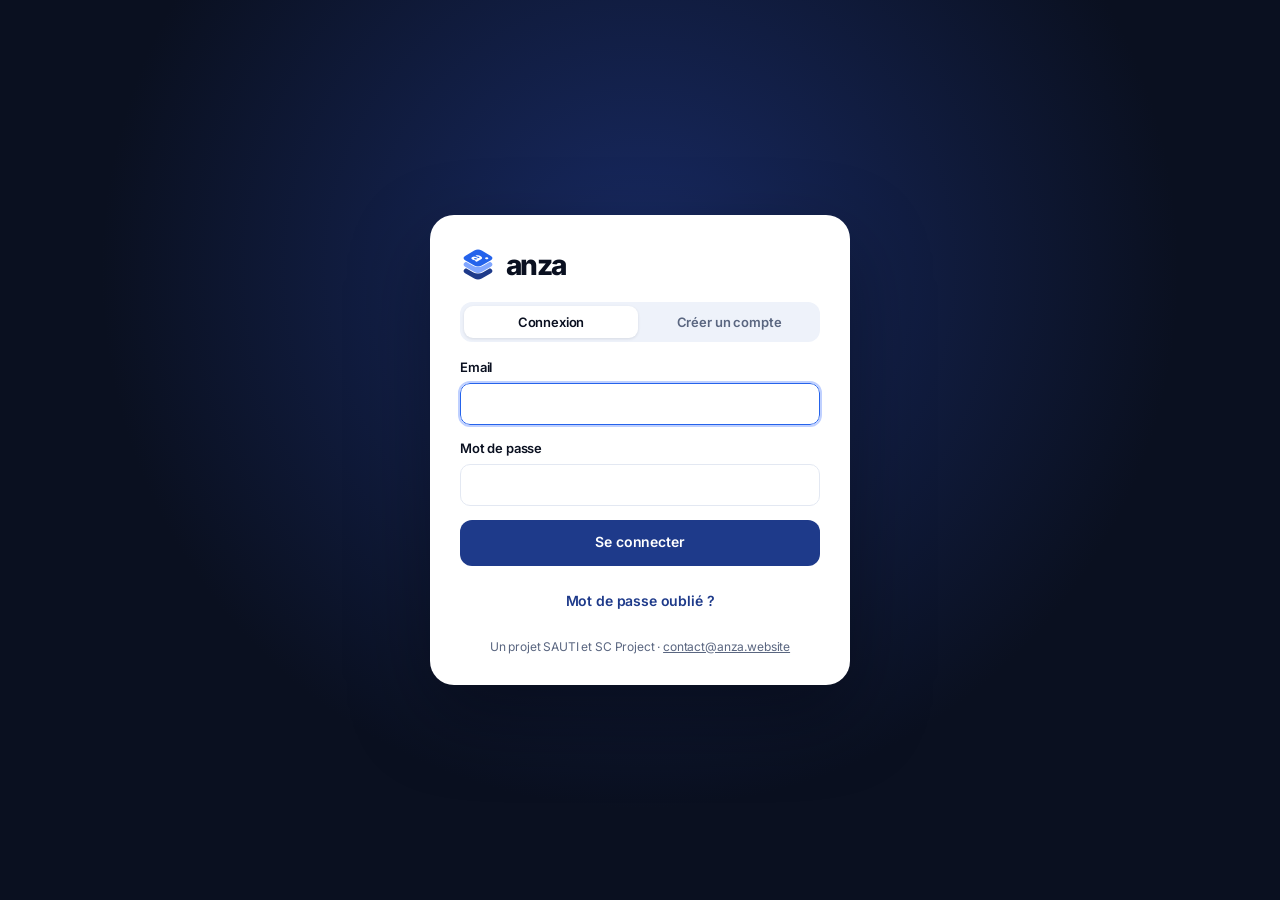
==== index.html @ cd4cec8e "Anza app" ====
<!doctype html>
<html lang="fr">
<head>
<meta charset="utf-8">
<meta name="viewport" content="width=device-width,initial-scale=1,viewport-fit=cover">
<title>Anza</title>
<meta name="description" content="Votre espace Anza : CRM, contenus, devis, relances et Nia, votre brand manager.">
<meta name="theme-color" content="#0A1020">
<meta name="apple-mobile-web-app-capable" content="yes">
<meta name="apple-mobile-web-app-status-bar-style" content="black-translucent">
<meta name="apple-mobile-web-app-title" content="Anza">
<link rel="manifest" href="manifest.webmanifest">
<link rel="icon" href="favicon.ico" sizes="any">
<link rel="icon" href="favicon.png" type="image/png">
<link rel="apple-touch-icon" href="apple-touch-icon.png">
<link rel="stylesheet" href="app.css">
</head>
<body class="auth-on">
<div id="auth" class="auth"><div class="auth-card"><p class="mute">Chargement</p></div></div>
<div class="app">
  <aside class="side" id="side" aria-label="Navigation"></aside>
  <div class="main">
    <header class="top">
      <button class="burger" data-a="burger" aria-label="Menu"><svg viewBox="0 0 24 24" width="20" height="20" fill="none" stroke="currentColor" stroke-width="2" stroke-linecap="round"><path d="M4 7h16M4 12h16M4 17h16"/></svg></button>
      <div class="search"><svg viewBox="0 0 24 24"><circle cx="11" cy="11" r="7"/><path d="M20 20l-3.5-3.5"/></svg><input id="q" type="search" placeholder="Rechercher un client, un devis" data-i="search" autocomplete="off" aria-label="Rechercher"><div class="results" id="results"></div></div>
      <div class="top-r"><span class="sync" id="sync" aria-live="polite"></span><span class="tag" id="planTag"></span><a class="me" id="me" href="#/reglages"></a></div>
    </header>
    <main class="view" id="view"></main>
  </div>
</div>
<div class="overlay" data-a="overlay"></div>
<div class="toast" id="toast" role="status" aria-live="polite"></div>
<noscript>Anza a besoin de JavaScript pour fonctionner.</noscript>
<script src="config.js"></script>
<script src="supabase.js"></script>
<script src="logo.js"></script>
<script src="data.js"></script>
<script src="content.js"></script>
<script src="nia-rules.js"></script>
<script src="core.js"></script>
<script src="store.js"></script>
<script src="ai.js"></script>
<script src="views.js"></script>
</body>
</html>
---- app.css ----
@font-face{font-family:Inter;font-weight:400;font-display:swap;src:url(inter-400.woff2) format("woff2")}
@font-face{font-family:Inter;font-weight:500;font-display:swap;src:url(inter-500.woff2) format("woff2")}
@font-face{font-family:Inter;font-weight:600;font-display:swap;src:url(inter-600.woff2) format("woff2")}
@font-face{font-family:Inter;font-weight:700;font-display:swap;src:url(inter-700.woff2) format("woff2")}
@font-face{font-family:Inter;font-weight:800;font-display:swap;src:url(inter-800.woff2) format("woff2")}
:root{--night:#0A1020;--navy:#1E3A8A;--blue:#2563EB;--sky:#82A7FF;--paper:#F6F8FC;--line:#E3E8F2;--mute:#5A6680;--soft:#EEF2FA;--ok:#0E8A5F;--okbg:#E2F5EC;--warn:#B45309;--warnbg:#FDF1DD;--bad:#B42318;--badbg:#FDE8E6;--r:16px;--side:248px}
*{box-sizing:border-box}
html,body{margin:0;height:100%}
body{font-family:Inter,system-ui,sans-serif;background:var(--paper);color:var(--night);font-size:15px;line-height:1.45;letter-spacing:-.01em;-webkit-font-smoothing:antialiased}
button,input,select,textarea{font:inherit;color:inherit;letter-spacing:inherit}
button{cursor:pointer;background:none;border:0;padding:0}
a{color:inherit}
h1,h2,h3,h4,p{margin:0}
ul{margin:0;padding:0;list-style:none}
.app{display:grid;grid-template-columns:var(--side) 1fr;min-height:100vh}
.side{position:sticky;top:0;height:100vh;background:var(--night);color:#C9D3E8;display:flex;flex-direction:column;padding:18px 14px;overflow-y:auto;scrollbar-width:none}
.logo{display:flex;align-items:center;gap:10px;padding:4px 8px 18px;color:#fff;font-size:24px;font-weight:800;letter-spacing:-.06em;text-decoration:none}
.logo svg{width:30px;height:30px}
.navg{margin-top:14px}
.navg p{font-size:11px;font-weight:700;letter-spacing:.12em;text-transform:uppercase;color:#6E7C9C;padding:0 10px 6px}
.navg a{display:flex;align-items:center;gap:11px;padding:8px 10px;border-radius:10px;text-decoration:none;font-size:14px;font-weight:500;color:#C9D3E8}
.navg a:hover{background:rgba(255,255,255,.06);color:#fff}
.navg a.on{background:#1A2547;color:#fff}
.navg a i{width:18px;height:18px;flex:none;display:grid;place-items:center}
.navg a i svg{width:18px;height:18px;stroke:currentColor;fill:none;stroke-width:1.8;stroke-linecap:round;stroke-linejoin:round}
.navg a .lock{margin-left:auto;font-size:10px;font-weight:700;letter-spacing:.06em;color:#6E7C9C;border:1px solid #2A3557;border-radius:8px;padding:2px 6px}
.navg a .cnt{margin-left:auto;min-width:20px;height:20px;border-radius:10px;background:var(--blue);color:#fff;font-size:11px;font-weight:700;display:grid;place-items:center;padding:0 6px}
.side-bot{margin-top:auto;padding-top:18px}
.planbox{background:#121B36;border:1px solid #1F2B50;border-radius:14px;padding:12px}
.planbox p{font-size:11px;font-weight:700;letter-spacing:.1em;text-transform:uppercase;color:#6E7C9C}
.planbox select{margin-top:8px;width:100%;background:#0A1020;border:1px solid #2A3557;border-radius:10px;padding:8px 10px;color:#fff}
.planbox small{display:block;margin-top:8px;font-size:12px;color:#8C99B8;line-height:1.4}
.main{min-width:0;display:flex;flex-direction:column}
.top{position:sticky;top:0;z-index:20;height:64px;background:rgba(246,248,252,.92);backdrop-filter:blur(10px);border-bottom:1px solid var(--line);display:flex;align-items:center;gap:14px;padding:0 28px}
.burger{display:none;width:40px;height:40px;border-radius:10px;border:1px solid var(--line);place-items:center}
.search{flex:1;max-width:420px;position:relative}
.search input{width:100%;height:40px;border:1px solid var(--line);border-radius:12px;background:#fff;padding:0 14px 0 38px}
.search svg{position:absolute;left:12px;top:11px;width:18px;height:18px;stroke:var(--mute);fill:none;stroke-width:2}
.results{position:absolute;left:0;right:0;top:46px;background:#fff;border:1px solid var(--line);border-radius:12px;box-shadow:0 18px 40px rgba(10,16,32,.12);overflow:hidden;display:none}
.results.show{display:block}
.results a{display:flex;justify-content:space-between;gap:10px;padding:10px 14px;text-decoration:none;border-top:1px solid var(--line)}
.results a:first-child{border-top:0}
.results a:hover{background:var(--soft)}
.top-r{margin-left:auto;display:flex;align-items:center;gap:12px}
.me{display:flex;align-items:center;gap:10px;font-size:14px;font-weight:600}
.av{width:36px;height:36px;border-radius:50%;background:var(--navy);color:#fff;display:grid;place-items:center;font-size:13px;font-weight:700;flex:none}
.av.lg{width:56px;height:56px;font-size:20px}
.av.nia{background:var(--paper);color:var(--navy);border:2px solid var(--navy);font-weight:800}
.view{padding:28px;max-width:1280px;width:100%}
.head{display:flex;align-items:flex-end;justify-content:space-between;gap:18px;flex-wrap:wrap;margin-bottom:22px}
.head h1{font-size:30px;font-weight:800;letter-spacing:-.04em;line-height:1.1}
.head p{margin-top:6px;color:var(--mute);max-width:62ch}
.kick{font-size:12px;font-weight:700;letter-spacing:.12em;text-transform:uppercase;color:var(--blue);margin-bottom:6px}
.btn{display:inline-flex;align-items:center;justify-content:center;gap:8px;height:40px;padding:0 16px;border-radius:12px;font-weight:600;font-size:14px;white-space:nowrap;text-decoration:none;transition:background .15s,color .15s,border-color .15s}
.btn.pri{background:var(--navy);color:#fff}
.btn.pri:hover{background:var(--blue)}
.btn.sec{background:#fff;border:1px solid var(--line)}
.btn.sec:hover{border-color:var(--navy);color:var(--navy)}
.btn.ghost{color:var(--navy)}
.btn.ghost:hover{background:var(--soft)}
.btn.sm{height:32px;padding:0 12px;font-size:13px;border-radius:10px}
.btn.danger{color:var(--bad)}
.btn svg{width:16px;height:16px;stroke:currentColor;fill:none;stroke-width:2;stroke-linecap:round;stroke-linejoin:round}
.btns{display:flex;gap:8px;flex-wrap:wrap}
.grid{display:grid;gap:16px}
.g2{grid-template-columns:repeat(2,minmax(0,1fr))}
.g3{grid-template-columns:repeat(3,minmax(0,1fr))}
.g4{grid-template-columns:repeat(4,minmax(0,1fr))}
.g21{grid-template-columns:minmax(0,2fr) minmax(0,1fr)}
.g12{grid-template-columns:minmax(0,1fr) minmax(0,2fr)}
.card{background:#fff;border:1px solid var(--line);border-radius:var(--r);padding:20px;min-width:0}
.card h3{font-size:15px;font-weight:700;letter-spacing:-.02em;display:flex;align-items:center;justify-content:space-between;gap:10px}
.card h3 small{font-size:12px;font-weight:500;color:var(--mute)}
.card.dark{background:var(--night);color:#F6F8FC;border-color:var(--night)}
.card.dark .mute{color:#9DAACB}
.card.blue{background:var(--navy);color:#fff;border-color:var(--navy)}
.mute{color:var(--mute)}
.kpi p{font-size:13px;color:var(--mute)}
.kpi strong{display:block;margin-top:6px;font-size:28px;font-weight:800;letter-spacing:-.04em;line-height:1}
.kpi span{display:inline-block;margin-top:8px;font-size:12px;font-weight:600;padding:3px 8px;border-radius:8px;background:var(--okbg);color:var(--ok)}
.kpi span.w{background:var(--warnbg);color:var(--warn)}
.list li{display:flex;align-items:center;gap:12px;padding:12px 0;border-top:1px solid var(--line)}
.list li:first-child{border-top:0}
.list .grow{flex:1;min-width:0}
.list b{display:block;font-weight:600;white-space:nowrap;overflow:hidden;text-overflow:ellipsis}
.list small{color:var(--mute);font-size:13px}
.tag{display:inline-flex;align-items:center;gap:6px;font-size:12px;font-weight:600;padding:4px 9px;border-radius:9px;background:var(--soft);color:var(--navy);white-space:nowrap}
.tag.prospect{background:#EEF2FA;color:#3A4C7A}
.tag.devis{background:var(--warnbg);color:var(--warn)}
.tag.client{background:#E5ECFF;color:var(--blue)}
.tag.fidele{background:var(--okbg);color:var(--ok)}
.tag.envoye{background:var(--warnbg);color:var(--warn)}
.tag.accepte{background:var(--okbg);color:var(--ok)}
.tag.refuse{background:var(--badbg);color:var(--bad)}
.tag.brouillon{background:#EEF0F4;color:#4A556E}
.tag.publie{background:var(--okbg);color:var(--ok)}
.tag.programme{background:#E5ECFF;color:var(--blue)}
.tag.en_preparation{background:var(--warnbg);color:var(--warn)}
.empty{padding:28px;text-align:center;color:var(--mute)}
.bars{display:flex;align-items:flex-end;gap:10px;height:160px;margin-top:18px;border-bottom:1px solid var(--line)}
.bars div{flex:1;display:flex;flex-direction:column;align-items:center;justify-content:flex-end;height:100%;gap:6px}
.bars i{display:block;width:100%;max-width:46px;border-radius:8px 8px 0 0;background:#CCD7EE}
.bars div:last-child i{background:var(--blue)}
.bars b{font-size:11px;font-weight:600;color:var(--mute)}
.months{display:flex;gap:10px;margin-top:8px}
.months span{flex:1;text-align:center;font-size:12px;color:var(--mute)}
.meter{height:10px;border-radius:5px;background:var(--soft);overflow:hidden;margin-top:12px}
.meter i{display:block;height:100%;background:var(--blue);border-radius:5px}
.field{display:flex;flex-direction:column;gap:6px;min-width:0}
.field label{font-size:13px;font-weight:600}
.field input,.field select,.field textarea{width:100%;border:1px solid var(--line);border-radius:10px;padding:9px 12px;background:#fff}
.field textarea{min-height:90px;resize:vertical}
.field input:focus,.field select:focus,.field textarea:focus,.search input:focus{outline:2px solid #BFD0FF;border-color:var(--blue)}
.field small{color:var(--mute);font-size:12px}
.form{display:grid;gap:14px}
.row{display:flex;gap:10px;align-items:center;flex-wrap:wrap}
.seg{display:inline-flex;background:var(--soft);border-radius:12px;padding:4px;gap:4px;flex-wrap:wrap}
.seg button{padding:7px 12px;border-radius:9px;font-size:13px;font-weight:600;color:var(--mute)}
.seg button.on{background:#fff;color:var(--night);box-shadow:0 1px 3px rgba(10,16,32,.1)}
.table{width:100%;border-collapse:collapse}
.table th{text-align:left;font-size:12px;font-weight:600;color:var(--mute);padding:10px 12px;border-bottom:1px solid var(--line);white-space:nowrap}
.table td{padding:12px;border-bottom:1px solid var(--line);vertical-align:middle}
.table tr.click{cursor:pointer}
.table tr.click:hover td{background:#FAFBFE}
.tablewrap{overflow-x:auto}
.kanban{display:grid;grid-template-columns:repeat(4,minmax(220px,1fr));gap:14px;overflow-x:auto;padding-bottom:6px}
.col{background:#EDF1F8;border-radius:16px;padding:12px;min-height:320px}
.col.over{outline:2px dashed var(--blue)}
.col h4{display:flex;justify-content:space-between;font-size:13px;font-weight:700;padding:4px 4px 10px}
.kc{background:#fff;border:1px solid var(--line);border-radius:12px;padding:12px;margin-bottom:10px;cursor:grab}
.kc:active{cursor:grabbing}
.kc b{display:block;font-size:14px}
.kc small{color:var(--mute);font-size:12px}
.kc .row{margin-top:8px;justify-content:space-between}
.chat{display:flex;flex-direction:column;gap:12px;max-height:520px;overflow-y:auto;padding:4px 2px 4px}
.msg{max-width:78%;padding:12px 14px;border-radius:16px;line-height:1.45}
.msg.n{background:var(--soft);border-bottom-left-radius:5px;align-self:flex-start}
.msg.u{background:var(--navy);color:#fff;border-bottom-right-radius:5px;align-self:flex-end}
.msg.t{background:#fff;border:1px solid var(--line)}
.compose{display:flex;gap:10px;margin-top:14px}
.compose textarea{flex:1;min-height:48px;max-height:140px;border:1px solid var(--line);border-radius:12px;padding:12px;resize:vertical}
.typing{display:inline-flex;gap:4px;padding:14px}
.typing i{width:7px;height:7px;border-radius:50%;background:#9AA7C4;animation:tp 1s infinite}
.typing i:nth-child(2){animation-delay:.15s}.typing i:nth-child(3){animation-delay:.3s}
@keyframes tp{0%,100%{opacity:.3;transform:translateY(0)}50%{opacity:1;transform:translateY(-3px)}}
.learn li{padding:10px 0;border-top:1px solid var(--line);font-size:14px}
.learn li:first-child{border-top:0}
.learn b{display:block;font-size:12px;font-weight:700;letter-spacing:.06em;text-transform:uppercase;color:var(--blue);margin-bottom:3px}
.frames{display:grid;grid-template-columns:repeat(auto-fill,minmax(150px,1fr));gap:14px}
.frame{aspect-ratio:9/16;border-radius:16px;padding:14px;display:flex;flex-direction:column;position:relative;overflow:hidden}
.frame .bars2{display:flex;gap:3px}
.frame .bars2 i{flex:1;height:3px;border-radius:2px;background:currentColor;opacity:.35}
.frame .bars2 i.on{opacity:1}
.frame .who{margin-top:9px;font-size:10px;font-weight:600;display:flex;align-items:center;gap:6px}
.frame .who::before{content:"";width:16px;height:16px;border-radius:50%;background:currentColor;opacity:.9}
.frame [contenteditable]{outline:none;border-radius:6px}
.frame [contenteditable]:focus{box-shadow:0 0 0 2px rgba(130,167,255,.7)}
.frame .ft{margin-top:auto;font-size:18px;font-weight:800;letter-spacing:-.04em;line-height:1.05}
.frame .fs{margin-top:8px;font-size:11px;line-height:1.35;opacity:.9}
.frame .fc{margin-top:10px;height:28px;border-radius:14px;display:grid;place-items:center;font-size:10px;font-weight:700}
.frame .num{position:absolute;right:10px;top:22px;font-size:9px;font-weight:700;opacity:.6}
.slides{display:flex;gap:12px;overflow-x:auto;padding-bottom:8px}
.slide{flex:none;width:220px;aspect-ratio:4/5;border-radius:14px;padding:18px;display:flex;flex-direction:column}
.slide small{font-size:10px;font-weight:700;letter-spacing:.1em;opacity:.7}
.slide b{margin-top:auto;font-size:20px;font-weight:800;letter-spacing:-.04em;line-height:1.08}
.slide p{margin-top:8px;font-size:12px;line-height:1.4;opacity:.9}
.caption{white-space:pre-wrap;background:var(--soft);border-radius:12px;padding:14px;font-size:14px;line-height:1.55;max-height:360px;overflow:auto}
.cal{display:grid;grid-template-columns:repeat(7,minmax(0,1fr));gap:8px}
.cal .dh{font-size:12px;font-weight:700;color:var(--mute);text-align:center;padding-bottom:4px}
.cal .d{background:#fff;border:1px solid var(--line);border-radius:12px;min-height:118px;padding:8px;display:flex;flex-direction:column;gap:6px;min-width:0}
.cal .d.today{border-color:var(--blue);box-shadow:0 0 0 1px var(--blue) inset}
.cal .d.past{opacity:.55}
.cal .d > span{font-size:12px;font-weight:700;color:var(--mute)}
.ev{display:block;text-align:left;width:100%;font-size:11px;font-weight:600;line-height:1.3;padding:6px 7px;border-radius:8px;background:var(--soft);color:var(--navy);overflow:hidden}
.ev.Story{background:#E5ECFF;color:var(--blue)}
.ev.Carrousel{background:#EDE9FE;color:#5B21B6}
.ev.LinkedIn{background:#E0F2FE;color:#075985}
.ev.Bilan{background:var(--okbg);color:var(--ok)}
.ev.done{text-decoration:line-through;opacity:.6}
.swatch{width:44px;height:44px;border-radius:12px;border:1px solid var(--line);padding:0;overflow:hidden;cursor:pointer}
.swatch input{width:64px;height:64px;margin:-10px;border:0;cursor:pointer}
.bio{background:#fff;border:1px solid var(--line);border-radius:16px;padding:18px}
.igh{display:flex;gap:16px;align-items:center}
.igh .ring{width:74px;height:74px;border-radius:50%;padding:3px;background:linear-gradient(135deg,var(--sky),var(--navy))}
.igh .ring div{width:100%;height:100%;border-radius:50%;background:#fff;display:grid;place-items:center;font-weight:800;color:var(--navy);font-size:22px}
.lp-frame{border:1px solid var(--line);border-radius:16px;overflow:hidden;background:#fff}
.lp-bar{display:flex;align-items:center;gap:8px;padding:10px 14px;border-bottom:1px solid var(--line);background:#F2F4F8;font-size:12px;color:var(--mute)}
.lp-bar i{width:10px;height:10px;border-radius:50%;background:#D4D9E4}
.lp-bar span{margin-left:10px;background:#fff;border-radius:8px;padding:4px 12px}
.slider{display:grid;grid-template-columns:120px 1fr 40px;gap:12px;align-items:center;padding:8px 0}
.slider input{accent-color:var(--navy)}
.slider b{font-size:13px;font-weight:600}
.slider span{font-size:13px;text-align:right;color:var(--mute)}
.ring2{width:132px;height:132px;border-radius:50%;display:grid;place-items:center;position:relative;flex:none}
.ring2 b{font-size:30px;font-weight:800;letter-spacing:-.04em}
.lockview{max-width:560px;margin:40px auto;text-align:center}
.lockview .card{padding:40px}
.lockview h2{font-size:24px;font-weight:800;letter-spacing:-.03em;margin-top:16px}
.lockview p{margin-top:10px;color:var(--mute)}
.lockview .btns{justify-content:center;margin-top:22px}
.modal{position:fixed;inset:0;z-index:100;background:rgba(10,16,32,.5);display:grid;place-items:center;padding:20px}
.modal .box{background:#fff;border-radius:20px;width:min(640px,100%);max-height:calc(100vh - 40px);overflow:auto;padding:24px;box-shadow:0 30px 80px rgba(10,16,32,.35)}
.modal .box.wide{width:min(860px,100%)}
.modal h2{font-size:20px;font-weight:800;letter-spacing:-.03em;margin-bottom:16px;display:flex;justify-content:space-between;align-items:center}
.x{width:34px;height:34px;border-radius:10px;display:grid;place-items:center;font-size:20px;color:var(--mute)}
.x:hover{background:var(--soft)}
.toast{position:fixed;left:50%;bottom:24px;transform:translateX(-50%) translateY(20px);opacity:0;background:var(--night);color:#fff;padding:12px 18px;border-radius:12px;font-weight:600;font-size:14px;z-index:200;transition:.25s;pointer-events:none}
.toast.show{opacity:1;transform:translateX(-50%) translateY(0)}
.quote-doc{border:1px solid var(--line);border-radius:12px;padding:28px;font-size:13px;background:#fff}
.quote-doc .qh{display:flex;justify-content:space-between;gap:20px;margin-bottom:24px}
.quote-doc h2{font-size:22px;margin:0}
.quote-doc table{width:100%;border-collapse:collapse;margin-top:16px}
.quote-doc th,.quote-doc td{padding:8px;border-bottom:1px solid var(--line);text-align:left}
.quote-doc td.r,.quote-doc th.r{text-align:right}
.quote-doc .tot{margin-top:14px;display:flex;justify-content:flex-end}
.quote-doc .tot div{min-width:220px}
.quote-doc .tot p{display:flex;justify-content:space-between;padding:4px 0}
.quote-doc .tot p.b{font-weight:800;font-size:16px;border-top:2px solid var(--night);margin-top:6px;padding-top:8px}
.lines .ln{display:grid;grid-template-columns:minmax(0,1fr) 70px 90px 90px 34px;gap:8px;align-items:center;padding:6px 0}
.lines .ln input{border:1px solid var(--line);border-radius:8px;padding:7px 9px;width:100%}
.tip{display:flex;gap:12px;align-items:flex-start;background:var(--soft);border-radius:14px;padding:14px;font-size:14px}
.tip i{flex:none;width:28px;height:28px;border-radius:50%;background:var(--navy);color:#fff;display:grid;place-items:center;font-style:normal;font-weight:800;font-size:13px}
.steps{display:flex;gap:6px;margin:14px 0 4px}
.steps i{flex:1;height:5px;border-radius:3px;background:var(--line)}
.steps i.on{background:var(--blue)}
.overlay{display:none}
@media (max-width:1100px){.g4{grid-template-columns:repeat(2,minmax(0,1fr))}.g21,.g12{grid-template-columns:1fr}}
@media (max-width:900px){
  .app{grid-template-columns:1fr}
  .side{position:fixed;left:0;top:0;bottom:0;width:270px;z-index:60;transform:translateX(-100%);transition:transform .25s}
  .nav-open .side{transform:none}
  .nav-open .overlay{display:block;position:fixed;inset:0;background:rgba(10,16,32,.45);z-index:50}
  .burger{display:grid}
  .top{padding:0 16px}
  .view{padding:18px 16px}
  .me span{display:none}
  .g3,.g2{grid-template-columns:1fr}
  .cal{grid-template-columns:repeat(2,minmax(0,1fr))}
  .cal .dh{display:none}
  .cal .d.pad{display:none}
  .lines .ln{grid-template-columns:minmax(0,1fr) 54px 70px 34px}
  .lines .ln .tt{display:none}
}
@media (max-width:560px){.g4{grid-template-columns:1fr 1fr}.head h1{font-size:24px}.msg{max-width:90%}.search{max-width:none}}
@media print{
  body *{visibility:hidden}
  .print-area,.print-area *{visibility:visible}
  .print-area{position:absolute;left:0;top:0;width:100%}
  .modal{background:none;position:absolute}
  .modal .box{box-shadow:none;padding:0}
  .quote-doc{border:0}
}
.card.blue .btn.sec{color:var(--navy);border-color:#fff}
.card.blue .btn.sec:hover{background:var(--paper)}
.prev3{margin-top:20px;display:grid;grid-template-columns:repeat(3,minmax(0,1fr));gap:10px}
.prev3 b{overflow-wrap:anywhere}
@media (max-width:560px){.prev3 b{font-size:12px!important}}
.lines .ln{grid-template-columns:minmax(0,1fr) minmax(0,1fr) auto 34px;row-gap:6px;padding:10px 0;border-bottom:1px solid var(--line)}
.lines .ln input:first-child{grid-column:1/-1}
.lines .ln .tt{display:block!important;min-width:70px}
.auth{display:none}
.auth-on .app,.auth-on .overlay{display:none}
.auth-on .auth{display:grid;place-items:center;min-height:100vh;padding:24px;background:radial-gradient(circle at 50% 30%,#182A63 0,rgba(10,16,32,0) 60%),var(--night)}
.auth-card{width:min(420px,100%);background:#fff;border-radius:24px;padding:30px;box-shadow:0 30px 80px rgba(0,0,0,.35);display:flex;flex-direction:column;gap:16px}
.auth-card h1{font-size:24px;font-weight:800;letter-spacing:-.03em}
.auth-logo{display:flex;align-items:center;gap:10px;font-size:28px;font-weight:800;letter-spacing:-.06em;color:var(--night)}
.auth-logo svg{width:36px;height:36px}
.auth-tabs{width:100%}.auth-tabs button{flex:1}
.auth-msg{background:var(--okbg);color:#0B5E41;border-radius:12px;padding:12px 14px;font-size:14px}
.auth-err{background:var(--badbg);color:var(--bad);border-radius:12px;padding:12px 14px;font-size:14px}
.auth-consent{flex-wrap:nowrap;align-items:flex-start;font-size:13px;color:var(--mute)}
.auth-consent a{color:var(--navy)}
.auth-consent input{margin-top:3px}
.auth-foot{font-size:12px;color:var(--mute);text-align:center}
.auth-foot a{color:inherit}
.sync{font-size:12px;color:var(--mute);white-space:nowrap}
.sync.saving::before,.sync.ok::before,.sync.local::before,.sync.offline::before,.sync.error::before{content:"";display:inline-block;width:7px;height:7px;border-radius:50%;margin-right:6px;background:var(--ok);vertical-align:1px}
.sync.saving::before{background:var(--blue)}
.sync.offline::before,.sync.error::before{background:var(--warn)}
.me{text-decoration:none}
.planbox b{display:block;margin-top:6px;color:#fff;font-size:15px}
.planbox a{display:block;margin-top:8px;font-size:12px;color:var(--sky)}
.side-out{margin-top:10px;width:100%;text-align:left;padding:9px 10px;border-radius:10px;font-size:13px;color:#8C99B8}
.side-out:hover{background:rgba(255,255,255,.06);color:#fff}
.checklist{margin-top:12px;display:grid;grid-template-columns:repeat(3,minmax(0,1fr));gap:8px 16px}
.checklist li{display:flex;align-items:center;gap:10px;font-size:14px;font-weight:500}
.checklist li a{text-decoration:none}
.checklist li a:hover{color:var(--blue)}
.checklist .ck{width:22px;height:22px;border-radius:50%;border:2px solid var(--line);flex:none;display:grid;place-items:center}
.checklist li.ok .ck{background:var(--ok);border-color:var(--ok)}
.checklist li.ok a{color:var(--mute);text-decoration:line-through}
.checklist .ck svg{width:13px;height:13px;stroke:#fff;fill:none;stroke-width:3}
.empty-big{text-align:center;padding:48px 24px;display:flex;flex-direction:column;align-items:center;gap:12px}
.empty-big h2{font-size:22px;font-weight:800;letter-spacing:-.03em}
.empty-big p{max-width:52ch}
.onb .side,.onb .top .search,.onb .top-r .tag,.onb .burger{display:none}
.onb .app{grid-template-columns:1fr}
.onb .view{max-width:760px;margin:0 auto}
.onb-head{margin:10px 0 22px}
.onb-head h1{font-size:30px;font-weight:800;letter-spacing:-.04em;margin-top:4px}
.onb-head .mute{margin-top:8px}
.onb-steps{display:flex;gap:6px;margin:22px 0 14px;max-width:220px}
.onb-steps i{flex:1;height:5px;border-radius:3px;background:var(--line)}
.onb-steps i.on{background:var(--blue)}
.onb-nav{margin-top:18px;justify-content:space-between}
.svc-list{display:grid;gap:10px}
.svc{display:grid;grid-template-columns:minmax(0,1fr) 120px 34px;gap:10px;align-items:center}
.svc input,.cell{border:1px solid var(--line);border-radius:10px;padding:9px 12px;width:100%;background:#fff}
.cell.sm{width:110px}
.eurin{position:relative}.eurin span{position:absolute;right:12px;top:9px;color:var(--mute)}
.slide [contenteditable]{outline:none;border-radius:6px}
.slide [contenteditable]:focus{box-shadow:0 0 0 2px rgba(130,167,255,.7)}
.slide p:empty{display:none}
@media (max-width:900px){.checklist{grid-template-columns:1fr}.sync{display:none}}
.tag.ai{background:linear-gradient(135deg,#E5ECFF,#EDE9FE);color:#4338CA;font-size:11px;padding:3px 8px;margin-left:6px;vertical-align:1px}
.card.loading{position:relative;pointer-events:none}
.card.loading::after{content:"Nia écrit";position:absolute;inset:0;border-radius:var(--r);background:rgba(255,255,255,.72);display:grid;place-items:center;font-weight:700;color:var(--navy);animation:pulse 1.2s infinite}
@keyframes pulse{50%{opacity:.6}}
.acts{margin-top:10px;display:grid;gap:6px}
.act{background:#fff;border:1px solid var(--line);border-radius:10px;padding:8px 10px;font-size:13px;color:var(--night)}
.act b{display:block;font-size:11px;letter-spacing:.06em;text-transform:uppercase;color:var(--blue)}
.act-ok{font-size:13px;font-weight:700;color:var(--ok)}
.msg.n .btn.pri.sm{justify-self:start}
.hist{display:grid;gap:0;border-top:1px solid var(--line)}
.hist-row{display:flex;align-items:center;justify-content:space-between;gap:12px;padding:10px 0;border-bottom:1px solid var(--line)}
.hist-row b{display:block;font-size:14px}.hist-row b::first-letter{text-transform:uppercase}
.hist-row small{display:block;font-size:12px;margin-top:2px}
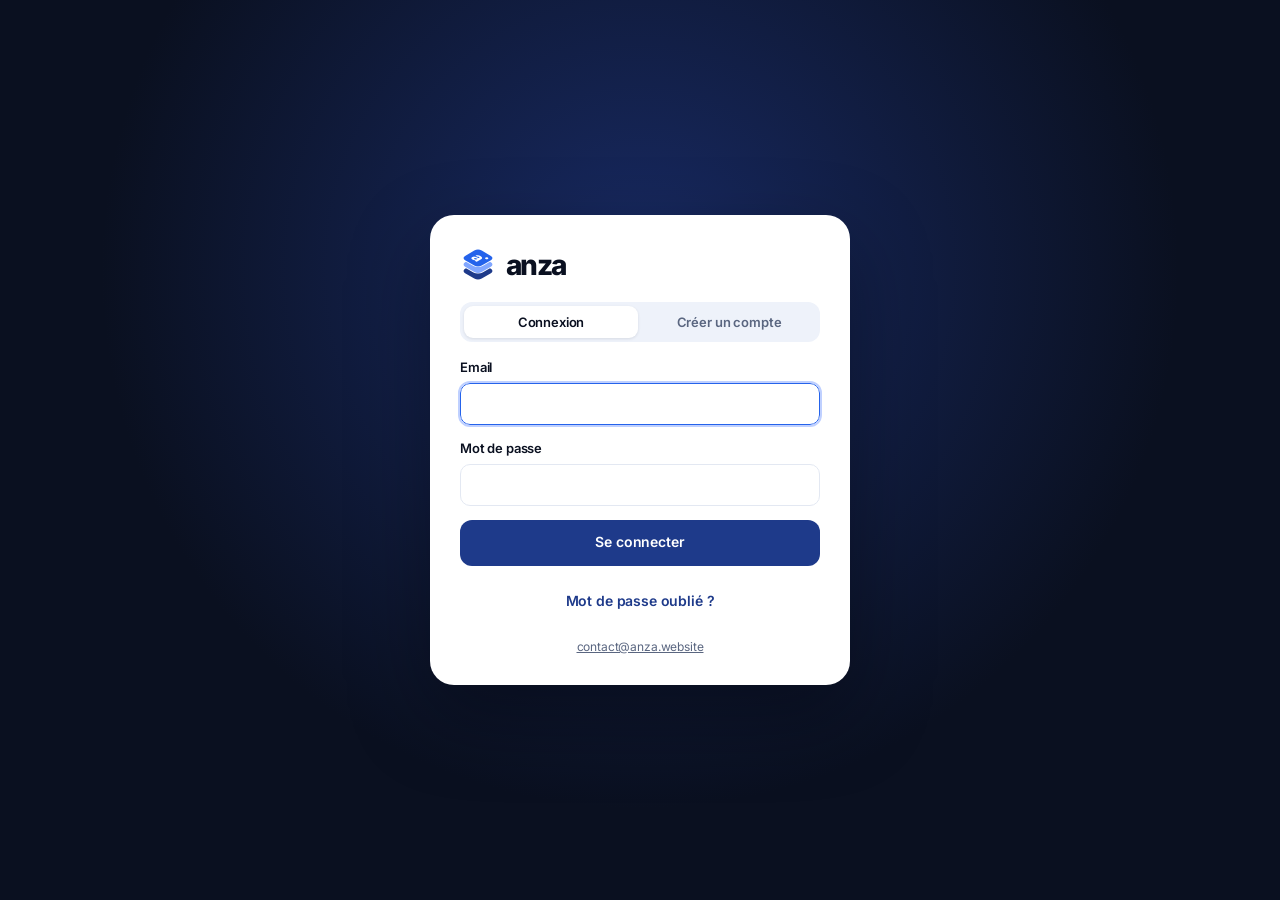
==== commit b8df0f05: "v18 : équipes, autorisations et bloc notes" ====
--- a/index.html
+++ b/index.html
@@ -2,6 +2,8 @@
 <html lang="fr">
 <head>
 <meta charset="utf-8">
+<meta http-equiv="Content-Security-Policy" content="default-src 'self'; script-src 'self' https://challenges.cloudflare.com; style-src 'self' 'unsafe-inline'; img-src 'self' data: blob:; font-src 'self' data:; connect-src 'self' https://*.supabase.co wss://*.supabase.co https://api.anthropic.com https://challenges.cloudflare.com; frame-src 'self' blob: data: https://challenges.cloudflare.com; worker-src 'self'; manifest-src 'self'; media-src 'self' blob: data:; base-uri 'self'; form-action 'self'; object-src 'none'; upgrade-insecure-requests">
+<meta name="referrer" content="no-referrer">
 <meta name="viewport" content="width=device-width,initial-scale=1,viewport-fit=cover">
 <title>Anza</title>
 <meta name="description" content="Votre espace Anza : CRM, contenus, devis, relances et Nia, votre brand manager.">
@@ -13,7 +15,7 @@
 <link rel="icon" href="favicon.ico" sizes="any">
 <link rel="icon" href="favicon.png" type="image/png">
 <link rel="apple-touch-icon" href="apple-touch-icon.png">
-<link rel="stylesheet" href="app.css">
+<link rel="stylesheet" href="app.css?v=18">
 </head>
 <body class="auth-on">
 <div id="auth" class="auth"><div class="auth-card"><p class="mute">Chargement</p></div></div>
@@ -30,16 +32,28 @@
 </div>
 <div class="overlay" data-a="overlay"></div>
 <div class="toast" id="toast" role="status" aria-live="polite"></div>
+<div id="bootfail" class="bootfail" hidden><div><b>Anza se met à jour</b><p>Une nouvelle version vient d’être publiée. Rechargez la page pour l’ouvrir.</p><button id="bootreload">Recharger</button></div></div>
 <noscript>Anza a besoin de JavaScript pour fonctionner.</noscript>
-<script src="config.js"></script>
-<script src="supabase.js"></script>
-<script src="logo.js"></script>
-<script src="data.js"></script>
-<script src="content.js"></script>
-<script src="nia-rules.js"></script>
-<script src="core.js"></script>
-<script src="store.js"></script>
-<script src="ai.js"></script>
-<script src="views.js"></script>
+<script src="guard.js?v=18"></script>
+<script src="config.js?v=18"></script>
+<script src="supabase.js?v=18"></script>
+<script src="qrcode.js?v=18"></script>
+<script src="logo.js?v=18"></script>
+<script src="data.js?v=18"></script>
+<script src="content.js?v=18"></script>
+<script src="nia-rules.js?v=18"></script>
+<script src="core.js?v=18"></script>
+<script src="store.js?v=18"></script>
+<script src="media.js?v=18"></script>
+<script src="brand.js?v=18"></script>
+<script src="canvas.js?v=18"></script>
+<script src="page-render.js?v=18"></script>
+<script src="ai.js?v=18"></script>
+<script src="views.js?v=18"></script>
+<script src="views-studio.js?v=18"></script>
+<script src="views-brand.js?v=18"></script>
+<script src="views-page.js?v=18"></script>
+<script src="team.js?v=18"></script>
+<script src="main.js?v=18"></script>
 </body>
 </html>
--- a/app.css
+++ b/app.css
@@ -325,3 +325,266 @@
 .hist-row{display:flex;align-items:center;justify-content:space-between;gap:12px;padding:10px 0;border-bottom:1px solid var(--line)}
 .hist-row b{display:block;font-size:14px}.hist-row b::first-letter{text-transform:uppercase}
 .hist-row small{display:block;font-size:12px;margin-top:2px}
+.connect{display:flex;flex-direction:column;gap:12px}
+.connect-top{display:flex;gap:12px;align-items:flex-start}
+.connect-top b{font-size:16px;letter-spacing:-.01em}
+.connect-top p{font-size:14px;line-height:1.5;margin-top:4px}
+.connect-steps{font-size:13px;line-height:1.7;margin-left:18px}
+.connect-steps a{color:inherit;text-decoration:underline}
+.connect-row{flex-wrap:wrap;gap:8px}
+.connect-row input{flex:1;min-width:200px;border:1px solid var(--line);border-radius:10px;padding:10px 12px;font:inherit}
+.connect small{font-size:12px}
+.top{height:calc(64px + env(safe-area-inset-top));padding-top:env(safe-area-inset-top)}
+.side{padding-top:env(safe-area-inset-top)}
+.view{padding-bottom:calc(32px + env(safe-area-inset-bottom))}
+.toast{bottom:calc(24px + env(safe-area-inset-bottom));max-width:calc(100vw - 32px);width:max-content;text-align:center}
+@media (max-width:900px){
+  .cal{grid-template-columns:1fr;gap:8px}
+  .cal .d{min-height:0;flex-direction:row;flex-wrap:wrap;align-items:center;padding:10px 12px}
+  .cal .d > span{width:100%}
+  .cal .d:not(.has):not(.today){display:none}
+  .cal .d .ev{flex:1 1 100%}
+  .cal .d.today:not(.has)::after{content:"Rien de prévu aujourd’hui";font-size:13px;color:var(--mute)}
+}
+@media (max-width:640px){
+  input,select,textarea{font-size:16px!important}
+  .modal{padding:0;place-items:end stretch}
+  .modal .box,.modal .box.wide{width:100%;max-height:calc(100dvh - 24px);border-radius:20px 20px 0 0;padding:20px 18px calc(20px + env(safe-area-inset-bottom))}
+  .crm-t th:nth-child(3),.crm-t td:nth-child(3){display:none}
+  .frames{grid-template-columns:repeat(2,minmax(0,1fr));gap:10px}
+  .connect-top .av{display:none}
+  .connect-steps{margin-left:16px}
+  .head .btns{width:100%}
+  textarea[id^="msg-"]{min-height:140px!important}
+}
+.btn[data-a=chatSugg]{white-space:normal!important;height:auto!important;min-height:34px;text-align:left;line-height:1.35;padding:8px 12px!important;max-width:100%}
+@media (max-width:640px){
+  .crm-t th:nth-child(5),.crm-t td:nth-child(5),.crm-t th:nth-child(6),.crm-t td:nth-child(6){display:none}
+  .crm-t th,.crm-t td{padding-left:8px;padding-right:8px}
+}
+.offer-lp{border-color:#BFD0FF;background:linear-gradient(135deg,#F2F6FF,#fff)}
+.offer-in{display:flex;gap:18px;align-items:center;justify-content:space-between}
+.offer-in h3{font-size:17px;margin-top:4px}
+.offer-in p.mute{font-size:14px;line-height:1.5;margin-top:6px;max-width:560px}
+.offer-in small{display:block;margin-top:8px;font-size:12px}
+.offer-in .btn{flex:none}
+@media (max-width:640px){.offer-in{flex-direction:column;align-items:stretch}.offer-in .btn{justify-content:center}}
+.kc{-webkit-user-select:none;user-select:none;-webkit-touch-callout:none;cursor:grab}
+.kc.dragging{opacity:.35}
+.drag-ghost{position:fixed;left:0;top:0;z-index:300;pointer-events:none;box-shadow:0 18px 40px rgba(10,16,32,.25);opacity:.95}
+.tboard .col{display:flex;flex-direction:column;gap:10px}
+.tboard .col h4{padding-bottom:2px}
+.kc.task{display:flex;flex-direction:column;gap:6px;text-align:left}
+.kc.task b{font-size:14px;line-height:1.35;overflow-wrap:anywhere}
+.kc.task .tnote{color:var(--mute);font-size:12.5px;line-height:1.4;display:-webkit-box;-webkit-line-clamp:2;-webkit-box-orient:vertical;overflow:hidden}
+.kc.task.hot{border-left:3px solid var(--bad)}
+.kc.task.is-done b{text-decoration:line-through;color:var(--mute)}
+.tmeta{display:flex;flex-wrap:wrap;gap:6px}
+.tmeta .tag{font-size:11px}
+.tag.hot,.tag.late{background:var(--badbg);color:var(--bad)}
+.tag.today{background:var(--warnbg);color:var(--warn)}
+.tmove{display:none;flex-wrap:wrap;gap:4px;margin-top:2px}
+.tmove .btn{height:28px;padding:0 8px;font-size:12px}
+.tadd{display:flex;align-items:center;justify-content:center;gap:6px;border:1.5px dashed #C9D3E8;border-radius:12px;padding:10px;font-size:13px;font-weight:600;color:var(--mute);background:transparent;cursor:pointer}
+.tadd:hover{border-color:var(--blue);color:var(--blue)}
+.tadd svg{width:16px;height:16px;stroke:currentColor;fill:none;stroke-width:2}
+@media (max-width:900px){
+  .kanban{grid-template-columns:repeat(4,82vw);scroll-snap-type:x mandatory;margin:0 -16px;padding:0 16px 8px;scroll-padding:0 16px}
+  .kanban .col{scroll-snap-align:start;min-height:200px}
+  .tmove{display:flex}
+}
+.tboard .kc{margin-bottom:0}
+.tboard{grid-template-columns:repeat(var(--n,5),minmax(240px,1fr))}
+.coltitle{font:inherit;font-weight:700;color:inherit;background:none;border:0;padding:2px 6px;margin:-2px -6px;border-radius:8px;cursor:pointer;text-align:left;display:inline-flex;align-items:center;gap:6px}
+.coltitle:hover{background:#DDE4F2}
+.coltitle .tag{font-size:10px;padding:1px 6px}
+.tag.ok{background:var(--okbg);color:var(--ok)}
+.colnew{display:flex;align-items:center;justify-content:center;gap:8px;border:1.5px dashed #C9D3E8;background:transparent;color:var(--mute);font-weight:600;font-size:14px;cursor:pointer;min-height:120px;align-self:start}
+.colnew:hover{border-color:var(--blue);color:var(--blue)}
+.colnew svg{width:18px;height:18px;stroke:currentColor;fill:none;stroke-width:2}
+@media (max-width:900px){.tboard{grid-template-columns:repeat(var(--n,5),82vw)}}
+.cf-box{min-height:65px;display:flex;justify-content:center}
+@font-face{font-family:"Playfair Display";font-weight:700;font-display:swap;src:url(f-playfair.woff2) format("woff2")}
+@font-face{font-family:Fraunces;font-weight:700;font-display:swap;src:url(f-fraunces.woff2) format("woff2")}
+@font-face{font-family:"Archivo Black";font-weight:400;font-display:swap;src:url(f-archivo.woff2) format("woff2")}
+@font-face{font-family:Caveat;font-weight:700;font-display:swap;src:url(f-caveat.woff2) format("woff2")}
+@font-face{font-family:"DM Serif Display";font-weight:400;font-display:swap;src:url(f-dmserif.woff2) format("woff2")}
+.seg.wrap{display:flex;flex-wrap:wrap}
+.loading{position:relative;pointer-events:none}
+.grid.loading::after{content:"Un instant";position:absolute;inset:0;border-radius:var(--r);background:rgba(246,248,252,.7);display:grid;place-items:center;font-weight:700;color:var(--navy);animation:pulse 1.2s infinite}
+img.ld{opacity:0}img[data-media]{transition:opacity .25s}img.miss{opacity:.2}
+.frame,.slide{isolation:isolate}
+.frame .fimg,.slide .fimg,.pv .fimg{position:absolute;inset:0;width:100%;height:100%;object-fit:cover;z-index:-2}
+.frame .shade,.slide .shade,.pv .shade{position:absolute;inset:0;z-index:-1;background:linear-gradient(180deg,rgba(0,0,0,.28) 0,rgba(0,0,0,0) 22%,rgba(0,0,0,0) 40%,rgba(0,0,0,.72) 100%)}
+.frame.lay-cadre .fimg,.slide.lay-cadre .fimg{inset:auto;left:9%;right:9%;top:11%;width:82%;height:46%;border-radius:10px;z-index:0}
+.frame.lay-moitie .fimg,.slide.lay-moitie .fimg{inset:0 0 auto 0;height:52%;z-index:0}
+.frame.lay-moitie .bars2,.frame.lay-moitie .who{color:#fff;position:relative;z-index:1}
+.slide.lay-moitie>small{color:#fff;position:relative;z-index:1}
+.frame .ft,.slide b{font-family:var(--tf,Inter)}
+.frame .ftext{margin-top:auto;position:relative;z-index:1}
+.frame .ftext .ft{margin-top:0}
+.frame.lay-photo .ft,.frame.lay-photo .fs,.slide.lay-photo b,.slide.lay-photo p{text-shadow:0 1px 8px rgba(0,0,0,.35)}
+.frame .who::before{display:none}
+.frame .who{position:relative}
+.flogo{width:16px;height:16px;border-radius:50%;object-fit:contain;background:#fff}
+.frame .who:not(:has(.flogo))::before{content:"";display:block;width:16px;height:16px;border-radius:50%;background:currentColor;opacity:.9}
+.slide{position:relative;overflow:hidden}
+.slide .ftext{margin-top:auto;position:relative;z-index:1}
+.slide .ftext b{margin-top:0;display:block}
+.slide .slogo{position:absolute;right:12px;bottom:12px;z-index:1}.slide .slogo .flogo{width:28px;height:28px;border-radius:6px}
+.slides.r11 .slide{aspect-ratio:1}
+.slide.addf,.frame.addf{border:2px dashed var(--line);background:#fff;color:var(--mute);display:flex;flex-direction:column;align-items:center;justify-content:center;gap:8px;font-weight:600;font-size:13px;cursor:pointer}
+.frame.addf svg,.slide.addf svg{width:22px;height:22px;stroke:currentColor;fill:none;stroke-width:2}
+.ftools{position:absolute;right:8px;top:36px;display:flex;flex-direction:column;gap:6px;z-index:3;opacity:0;transition:opacity .15s}
+.slide .ftools{top:30px}
+.frame:hover .ftools,.slide:hover .ftools,.frame:focus-within .ftools,.slide:focus-within .ftools{opacity:1}
+@media (pointer:coarse){.ftools{opacity:1}}
+.ftools button{width:30px;height:30px;border-radius:50%;background:rgba(255,255,255,.95);color:var(--night);display:grid;place-items:center;box-shadow:0 2px 8px rgba(0,0,0,.18)}
+.ftools svg{width:15px;height:15px;stroke:currentColor;fill:none;stroke-width:2}
+.pstrip{display:flex;gap:8px;flex-wrap:wrap}
+.pth{width:64px;height:64px;border-radius:12px;overflow:hidden;background:var(--soft);flex:none;position:relative}
+.pth img{width:100%;height:100%;object-fit:cover}
+.pth.big{width:84px;height:110px}.pth.xl{width:100%;height:auto;aspect-ratio:4/3}.pth.xl img{object-fit:contain;background:#F2F4F8}
+.pth.round{border-radius:50%}
+.pth.add{border:2px dashed var(--line);background:#fff;display:flex;flex-direction:column;align-items:center;justify-content:center;gap:3px;font-size:10px;font-weight:600;color:var(--mute);cursor:pointer}
+.pth.add svg{width:18px;height:18px;stroke:currentColor;fill:none;stroke-width:2}
+.pth.add:hover{border-color:var(--blue);color:var(--blue)}
+.ideas{display:grid;gap:8px}
+.ideas.row3{grid-template-columns:repeat(3,minmax(0,1fr))}
+.idea{display:flex;flex-direction:column;gap:2px;text-align:left;padding:12px 14px;border-radius:12px;background:var(--soft);text-decoration:none;border:1px solid transparent;transition:border-color .15s}
+.idea:hover{border-color:var(--blue)}.idea b{font-size:14px}.idea span{font-size:12px;color:var(--mute)}
+@media (max-width:900px){.ideas.row3{grid-template-columns:1fr}}
+.tags-h{display:flex;align-items:center;gap:10px;margin-top:14px;flex-wrap:wrap}.tags-h small{flex:1}
+.tagchips{display:flex;flex-wrap:wrap;gap:6px;margin:10px 0 8px}
+.tagchip{display:inline-flex;align-items:center;gap:4px;background:#E5ECFF;color:var(--blue);font-size:13px;font-weight:600;padding:5px 6px 5px 10px;border-radius:9px}
+.tagchip button{width:18px;height:18px;border-radius:50%;font-size:14px;line-height:1;color:var(--blue)}
+.tagchips input{border:1px dashed var(--line);border-radius:9px;padding:5px 10px;font-size:13px;width:120px}
+.mgrid{display:grid;grid-template-columns:repeat(auto-fill,minmax(110px,1fr));gap:10px}
+.mgrid.lib{grid-template-columns:repeat(auto-fill,minmax(150px,1fr))}
+.mcell{position:relative;border-radius:12px;overflow:hidden;background:var(--soft);aspect-ratio:1;display:block;padding:0;border:2px solid transparent;cursor:pointer}
+.mgrid.lib .mcell{aspect-ratio:auto;cursor:default}
+.mcell img{width:100%;height:100%;object-fit:cover;display:block}
+.mgrid.lib .mpick{display:block;width:100%;aspect-ratio:1;position:relative;padding:0}
+.mcell>i,.mpick>i{position:absolute;right:6px;top:6px;width:24px;height:24px;border-radius:50%;background:rgba(255,255,255,.9);display:grid;place-items:center;opacity:0}
+.mcell i svg,.mpick i svg{width:14px;height:14px;stroke:#fff;fill:none;stroke-width:3}
+.mcell.sel{border-color:var(--blue)}.mcell.sel>i,.mcell.sel .mpick>i{opacity:1;background:var(--blue)}
+.mcell .tag{position:absolute;left:6px;bottom:6px}
+.mmeta{display:flex;gap:4px;align-items:center;padding:6px 4px;flex-wrap:wrap;min-height:34px}.mmeta .tag{position:static}.mmeta .x{margin-left:auto}
+.mp-top{display:flex;align-items:center;justify-content:space-between;gap:10px;margin-bottom:12px}
+.drop.over{outline:2px dashed var(--blue);outline-offset:-6px}
+.plats{display:grid;grid-template-columns:repeat(4,minmax(0,1fr));gap:10px}
+.plat{display:flex;flex-direction:column;align-items:center;gap:8px;padding:16px 8px;border-radius:14px;border:1px solid var(--line);background:#fff;font-weight:600;font-size:13px;text-align:center}
+.plat svg{width:26px;height:26px;stroke:var(--navy);fill:none;stroke-width:1.8;stroke-linecap:round;stroke-linejoin:round}
+.plat:hover:not(:disabled){border-color:var(--navy)}.plat:disabled{opacity:.45}
+@media (max-width:560px){.plats{grid-template-columns:1fr 1fr}}
+.pubprev{display:flex;gap:8px;overflow-x:auto;padding:4px 0 8px;min-height:120px;align-items:flex-start}
+.pubprev img{height:180px;border-radius:10px;flex:none;box-shadow:0 2px 10px rgba(10,16,32,.12)}
+.pubprev.slide img{height:150px}
+.chk{display:flex;gap:10px;align-items:flex-start;font-size:14px;padding:6px 0}
+.chk i{flex:none;width:22px;height:22px;border-radius:50%;display:grid;place-items:center;font-style:normal;font-weight:800;font-size:12px;background:var(--warnbg);color:var(--warn)}
+.chk.fix i{background:var(--badbg);color:var(--bad)}.chk.ok i{background:var(--okbg)}.chk.ok svg{width:13px;height:13px;stroke:var(--ok);fill:none;stroke-width:3}
+.chips{display:flex;flex-wrap:wrap;gap:6px}
+.chip{display:inline-flex;align-items:center;gap:4px;padding:7px 12px;border-radius:999px;border:1px solid var(--line);background:#fff;font-size:13px;font-weight:600;color:var(--mute)}
+.chip svg{width:13px;height:13px;stroke:currentColor;fill:none;stroke-width:2.4}
+.chip.on{background:var(--navy);border-color:var(--navy);color:#fff}
+span.chip{cursor:default}
+.persona h3{font-size:18px}.persona.main{border-color:var(--navy);box-shadow:0 0 0 1px var(--navy) inset}
+.psec{margin-top:14px}.psec>b{display:block;font-size:12px;font-weight:700;letter-spacing:.06em;text-transform:uppercase;color:var(--blue);margin-bottom:4px}.psec p{font-size:14px}
+.dots{list-style:disc;padding-left:18px;font-size:14px;display:grid;gap:3px}
+.objs{display:grid;gap:8px}.obj{background:var(--soft);border-radius:12px;padding:10px 12px;font-size:14px}.obj .q{font-weight:700}.obj .btn{margin-top:6px;padding-left:0}
+.card.anti{border-color:#F3C7C2;background:#FFF8F7}
+.av.lg{width:52px;height:52px;font-size:18px}
+.tag.icp{background:#EDE9FE;color:#5B21B6}.tag.new{background:var(--badbg);color:var(--bad)}.tag.warnt{background:var(--warnbg);color:var(--warn);letter-spacing:0;text-transform:none}
+.logobox{width:96px;height:96px;border-radius:20px;background:var(--soft);border:1px solid var(--line);display:grid;place-items:center;overflow:hidden;flex:none;font-weight:800;font-size:28px;color:var(--navy)}
+.logobox img{width:100%;height:100%;object-fit:contain;background:#fff}
+.swatches{display:flex;gap:16px;flex-wrap:wrap;margin-top:14px}
+.sw{display:flex;flex-direction:column;align-items:center;gap:6px;font-size:12px}.sw b{font-weight:600}
+.hex{width:84px;border:1px solid var(--line);border-radius:8px;padding:4px 6px;font-size:12px;text-align:center;font-family:ui-monospace,Menlo,monospace;text-transform:uppercase}
+.sugbox{margin-top:14px;padding:14px;border-radius:14px;background:var(--soft)}
+.dotc{width:28px;height:28px;border-radius:50%;display:inline-block;border:1px solid rgba(0,0,0,.08)}
+.pchip{display:inline-flex;align-items:center;gap:6px;font-size:12px;font-family:ui-monospace,Menlo,monospace;background:#fff;border:1px solid var(--line);border-radius:999px;padding:3px 9px 3px 4px}.pchip i{width:16px;height:16px;border-radius:50%;display:block;border:1px solid rgba(0,0,0,.08)}
+.pals{display:grid;grid-template-columns:repeat(4,minmax(0,1fr));gap:8px}
+.pal{border:1px solid var(--line);border-radius:12px;padding:8px;background:#fff;display:flex;flex-direction:column;gap:6px;align-items:stretch}.pal:hover{border-color:var(--navy)}
+.pal span{display:flex;height:22px;border-radius:7px;overflow:hidden}.pal span i{flex:1}.pal small{font-size:11px;font-weight:600;color:var(--mute)}
+.fonts{display:grid;grid-template-columns:repeat(3,minmax(0,1fr));gap:8px;margin-top:12px}
+.fontopt{border:1px solid var(--line);border-radius:12px;padding:12px;text-align:left;background:#fff;display:flex;flex-direction:column;gap:4px;min-width:0}
+.fontopt span{font-size:20px;line-height:1.1;overflow:hidden;text-overflow:ellipsis;white-space:nowrap}.fontopt small{font-size:11px;color:var(--mute);font-weight:600}
+.fontopt.on{border-color:var(--navy);box-shadow:0 0 0 1px var(--navy) inset}
+@media (max-width:560px){.fonts{grid-template-columns:1fr 1fr}.pals{grid-template-columns:repeat(2,minmax(0,1fr))}}
+.card.sticky{position:sticky;top:84px;align-self:start}
+@media (max-width:1100px){.card.sticky{position:static}}
+.pv{aspect-ratio:9/16;border-radius:12px;padding:12px;display:flex;flex-direction:column;position:relative;overflow:hidden;isolation:isolate}
+.pv .who{font-size:9px;font-weight:600;display:flex;gap:5px;align-items:center}.pv.story .who{color:inherit}
+.pv b{margin-top:auto;font-size:15px;line-height:1.1}
+.pv>span{margin-top:8px;border-radius:12px;font-size:10px;font-weight:700;text-align:center;padding:6px}
+.pv.post{aspect-ratio:4/5;align-self:start}.pv.post small{font-size:9px;font-weight:700;letter-spacing:.1em}
+.pv.page{background:#fff;border:1px solid var(--line);padding:0}.pv.page>div{padding:16px 10px 12px;text-align:center;display:flex;flex-direction:column;align-items:center;gap:6px}.pv.page b{margin:0;font-size:13px}
+.pvav{width:36px;height:36px;border-radius:50%;background:#fff;color:var(--navy);display:grid;place-items:center;overflow:hidden;font-size:12px;font-weight:800}.pvav img{width:100%;height:100%;object-fit:contain}
+.pv.page>span{margin:8px 10px 0}.pv.page .ln{background:var(--soft);color:var(--night);font-weight:600}
+.score{width:38px;height:38px;border-radius:50%;display:grid;place-items:center;font-weight:800;font-size:13px;flex:none}
+.score.shi{background:var(--okbg);color:var(--ok)}.score.smid{background:var(--warnbg);color:var(--warn)}.score.slo{background:var(--badbg);color:var(--bad)}
+.biota{width:100%;border:1px solid var(--line);border-radius:12px;padding:12px;margin:10px 0 8px;font:inherit;font-size:14px;line-height:1.5;background:var(--soft);resize:vertical}
+.bioc.mine{border-color:var(--navy)}
+.checks{display:flex;flex-wrap:wrap;gap:6px 14px;margin-top:10px;font-size:12px;color:var(--mute)}.checks li.ok{color:var(--ok);font-weight:600}
+small.bad,.bad{color:var(--bad)}
+.kitm{display:flex;flex-direction:column}.kitm .btn{align-self:flex-start;margin-top:auto}
+.kitgrid{display:grid;grid-template-columns:repeat(auto-fill,minmax(140px,1fr));gap:10px}
+.kitgrid img{width:100%;border-radius:10px;object-fit:cover;box-shadow:0 2px 10px rgba(10,16,32,.12);background:#fff}
+.kitgrid a:only-child{grid-column:1/-1}
+.cgv{white-space:pre-wrap;font:inherit;font-size:13px;line-height:1.6;max-height:70vh;overflow:auto}
+.kpi.big strong{color:var(--ok)}
+.meter.warn i{background:var(--warn)}
+.tip.warn i{background:var(--warn)}
+.pubbar{display:flex;justify-content:space-between;align-items:center;gap:16px;flex-wrap:wrap}
+.pubbar.on{border-color:#BFE3D1;background:#F3FBF7}
+.plink{font-weight:700;font-size:16px;color:var(--navy);word-break:break-all}
+.slugrow{display:flex;align-items:center;border:1px solid var(--line);border-radius:10px;overflow:hidden;margin-top:6px;background:#fff;max-width:520px}
+.slugrow span{padding:9px 0 9px 12px;color:var(--mute);font-size:14px;white-space:nowrap;overflow:hidden;text-overflow:ellipsis;max-width:60%}
+.slugrow input{border:0;padding:9px 12px 9px 2px;font-weight:700;min-width:0;flex:1;outline:none}
+.pgs h3{font-size:15px}
+.links-ed{display:grid;gap:8px;margin-top:10px}
+.lrow{display:grid;grid-template-columns:minmax(0,1fr) minmax(0,1.4fr) 30px 30px;gap:6px;align-items:start}
+.lrow.rv{grid-template-columns:minmax(0,1.6fr) minmax(0,1fr) 30px}
+.lrow input,.lrow textarea{border:1px solid var(--line);border-radius:10px;padding:8px 10px;font:inherit;font-size:14px;width:100%;background:#fff}
+.lrow textarea{min-height:44px;resize:vertical}
+.lrow .x:disabled{opacity:.3}
+@media (max-width:560px){.lrow{grid-template-columns:1fr 30px 30px}.lrow input:first-child{grid-column:1/-1}.lrow.rv{grid-template-columns:1fr 30px}}
+.pgprev{position:sticky;top:84px;align-self:start;display:flex;flex-direction:column;align-items:center}
+.device{width:380px;max-width:100%;height:720px;border-radius:40px;border:10px solid #0A1020;overflow:hidden;background:#fff;box-shadow:0 20px 50px rgba(10,16,32,.18)}
+.device.desk{width:100%;border-radius:14px;border-width:6px;height:640px}
+.device iframe{width:100%;height:100%;border:0;display:block}
+@media (max-width:1100px){.pgprev{position:static}.device{height:640px}}
+.offer-lp{margin-top:0}
+.form label.row{flex-wrap:nowrap;align-items:flex-start}.form label.row input[type=checkbox]{margin-top:3px;flex:none}
+.pubbar>div:first-child{min-width:0;flex:1 1 260px}.slugrow{width:100%}
+.bootfail{position:fixed;inset:0;z-index:999;background:#F6F8FC;display:grid;place-items:center;text-align:center;padding:24px;font-family:Inter,system-ui,sans-serif}.bootfail[hidden]{display:none}.bootfail p{margin:8px 0 16px;color:#5A6680}.bootfail button{background:#1E3A8A;color:#fff;border:0;border-radius:12px;padding:12px 22px;font-weight:700;font-size:15px}
+.nett td,.nett th{white-space:nowrap}@media (max-width:560px){.nett td,.nett th{padding:10px 6px;font-size:13px}.kpi strong{overflow-wrap:anywhere}}
+
+.notes-bar{display:flex;flex-wrap:wrap;gap:12px;align-items:center;margin-bottom:16px}
+.notes-search{display:flex;align-items:center;gap:8px;background:#fff;border:1px solid var(--line);border-radius:12px;padding:0 12px;flex:1;min-width:220px;max-width:420px}
+.notes-search svg{width:16px;height:16px;stroke:var(--mute);fill:none;stroke-width:2;flex:none}
+.notes-search input{border:0;outline:0;background:none;padding:10px 0;width:100%}
+.notes-grid{display:grid;grid-template-columns:repeat(auto-fill,minmax(250px,1fr));gap:14px}
+.notes-grid.mini{grid-template-columns:repeat(auto-fill,minmax(220px,1fr))}
+.note-card{background:#fff;border:1px solid var(--line);border-top:4px solid var(--sky);border-radius:16px;padding:14px 16px;display:flex;flex-direction:column;gap:8px;cursor:pointer;min-height:130px;transition:box-shadow .15s,transform .15s}
+.note-card:hover{box-shadow:0 8px 24px rgba(10,16,32,.08);transform:translateY(-1px)}
+.note-card:focus-visible{outline:2px solid var(--blue);outline-offset:2px}
+.note-card.ncat-idee{border-top-color:#F2B705}.note-card.ncat-memo{border-top-color:var(--sky)}.note-card.ncat-client{border-top-color:var(--ok)}.note-card.ncat-contenu{border-top-color:#C8693C}.note-card.ncat-afaire{border-top-color:var(--navy)}
+.nc-top{display:flex;justify-content:space-between;align-items:center}
+.nc-cat{font-size:11px;font-weight:700;letter-spacing:.08em;text-transform:uppercase;color:var(--mute)}
+.nc-pin svg{width:15px;height:15px;stroke:var(--navy);fill:var(--soft);stroke-width:1.8}
+.note-card h4{font-size:16px;letter-spacing:-.02em;line-height:1.25}
+.nc-body{font-size:14px;line-height:1.5;color:#2A3450;display:flex;flex-direction:column;gap:4px;overflow-wrap:anywhere}
+.nc-body p{margin:0}.nc-more{color:var(--mute)}
+.nc-ck{display:flex;gap:8px;align-items:flex-start;cursor:pointer}.nc-ck input{margin-top:3px;accent-color:var(--navy)}
+.nc-ck.done span{text-decoration:line-through;color:var(--mute)}
+.nc-foot{margin-top:auto;display:flex;justify-content:space-between;gap:8px;align-items:center;flex-wrap:wrap}
+.nc-foot small{color:var(--mute);font-size:12px}
+.nc-client{font-size:12px;font-weight:600;color:var(--navy);text-decoration:none;background:var(--soft);padding:3px 8px;border-radius:999px}
+.empty-notes{text-align:center;padding:36px 20px}
+.team-list li{flex-wrap:wrap}
+.team-list select{border:1px solid var(--line);border-radius:8px;padding:5px 8px;background:#fff;font-size:13px}
+.team-add{margin-top:16px;padding-top:14px;border-top:1px solid var(--line)}
+.roles-help{margin-top:14px;padding:12px 14px;background:var(--soft);border-radius:12px;font-size:13px;color:#2A3450;display:grid;gap:4px}
+@media (max-width:640px){.notes-grid{grid-template-columns:1fr}.notes-search{max-width:none}}
+.notes-bar .chip{text-decoration:none}
